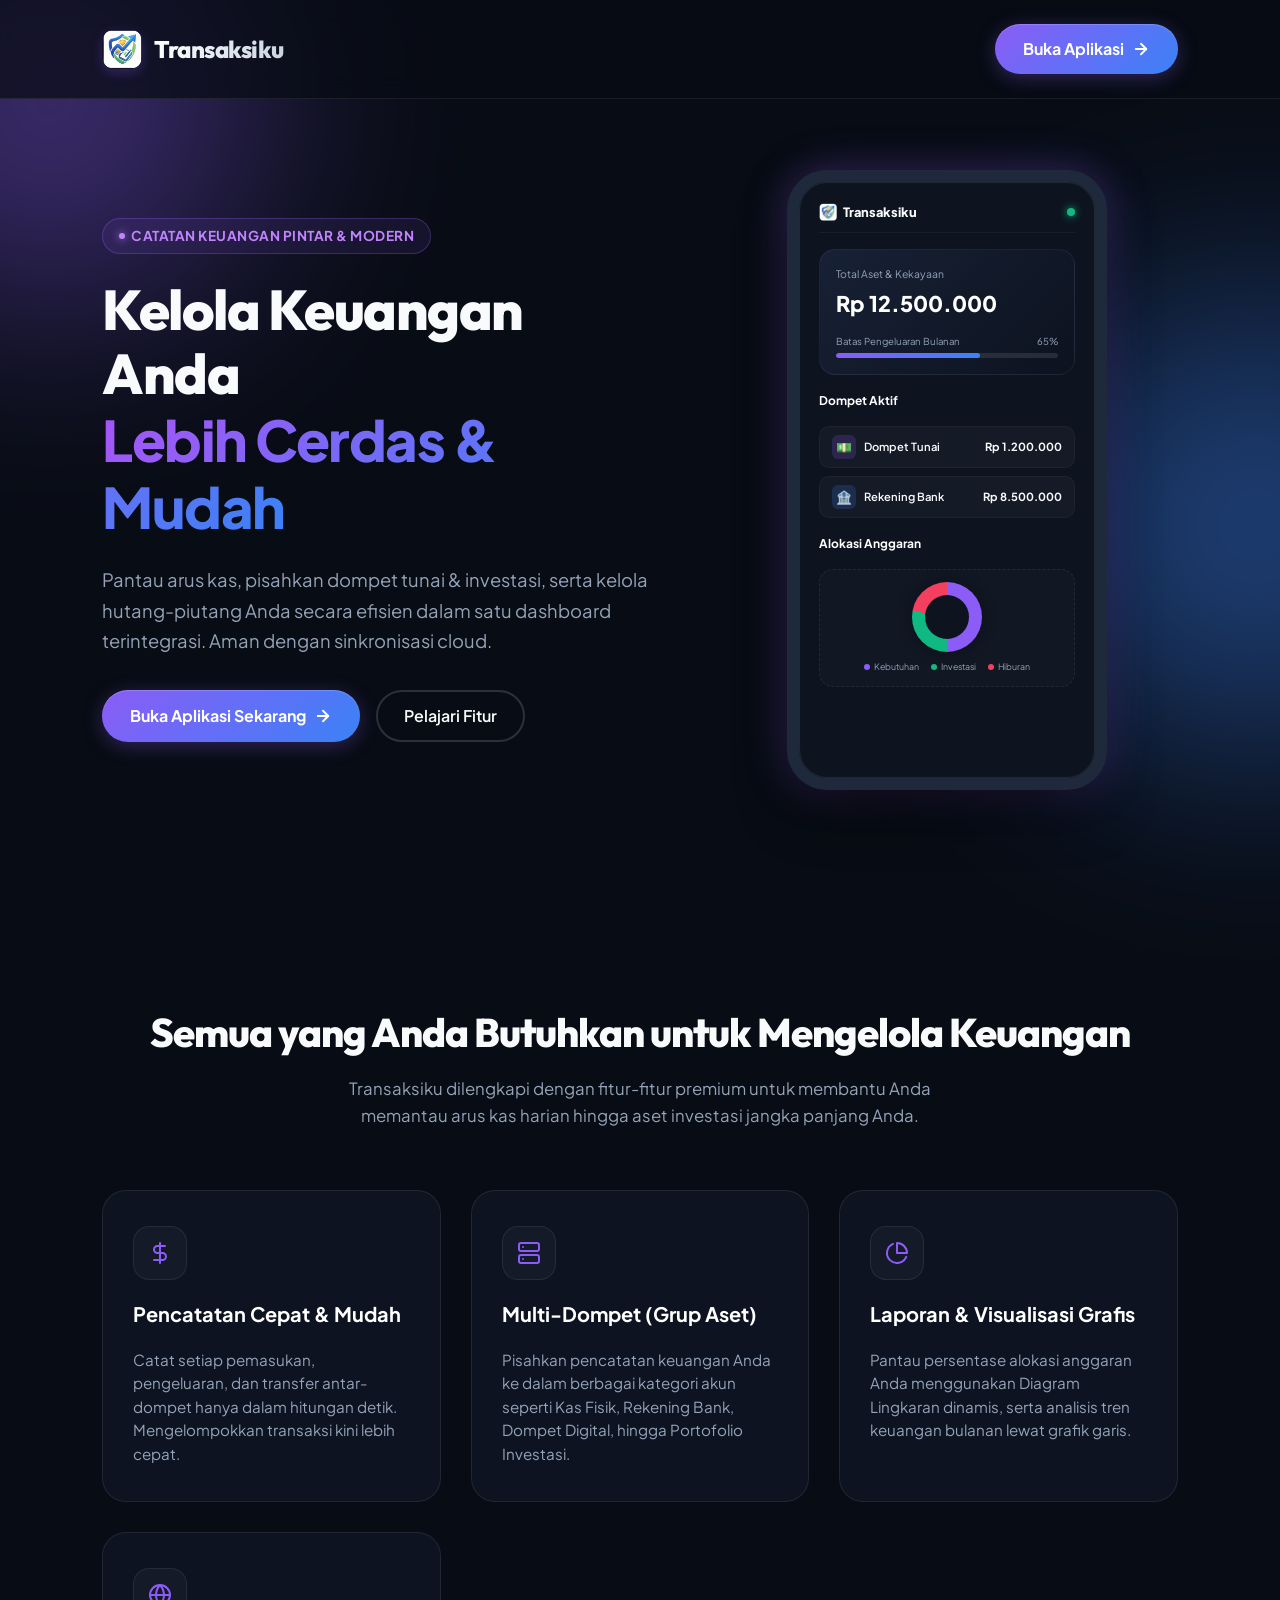
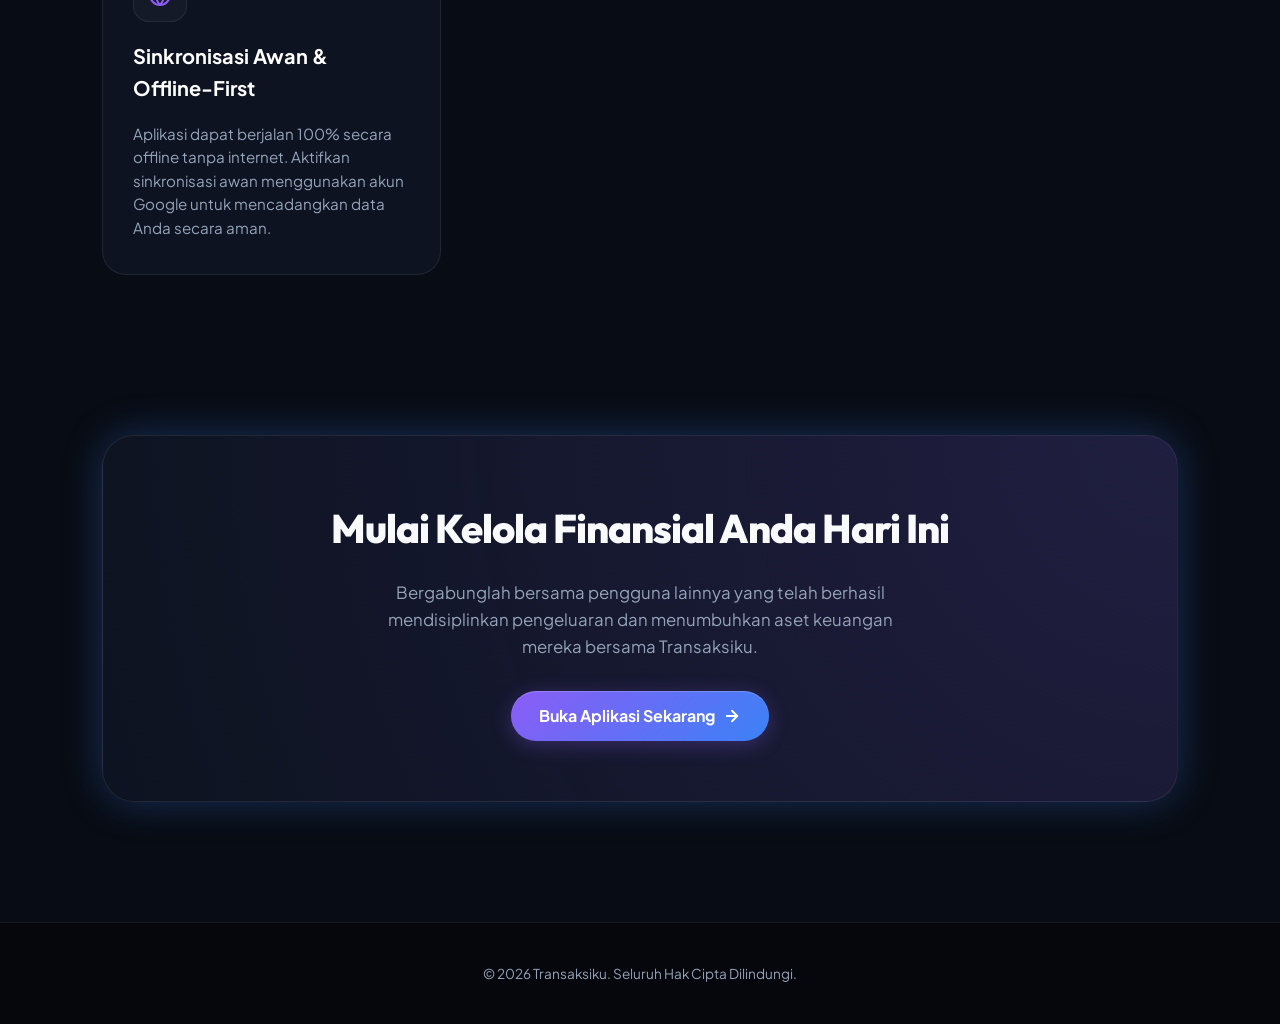
==== index.html @ a471a926 "Add files via upload" ====
<!DOCTYPE html>
<html lang="id">

<head>
    <meta charset="UTF-8">
    <meta name="viewport" content="width=device-width, initial-scale=1.0">
    <title>Transaksiku - Kelola Finansial Cerdas & Mudah</title>
    <meta name="description" content="Aplikasi pencatatan keuangan pribadi pintar dengan sinkronisasi cloud, laporan arus kas interaktif, dan pencatatan hutang-piutang.">
    
    <link rel="apple-touch-icon" href="logo.png">
    <link rel="icon" type="image/png" href="logo.png">
    <link rel="manifest" href="manifest.json">
    <meta name="theme-color" content="#080c14">

    <!-- Stylesheet -->
    <link rel="stylesheet" href="css/landing.css">
</head>

<body>
    <!-- Decorative Glowing Orbs -->
    <div class="glowing-orb orb-1"></div>
    <div class="glowing-orb orb-2"></div>

    <!-- Navigation Header -->
    <header>
        <div class="brand">
            <img src="logo.png" alt="Transaksiku Logo" class="brand-logo">
            <span class="brand-name">Transaksiku</span>
        </div>
        <a href="app.html" class="btn-primary" id="nav-cta-btn">
            Buka Aplikasi
            <svg width="18" height="18" viewBox="0 0 24 24" fill="none" stroke="currentColor" stroke-width="2.5" stroke-linecap="round" stroke-linejoin="round"><line x1="5" y1="12" x2="19" y2="12"></line><polyline points="12 5 19 12 12 19"></polyline></svg>
        </a>
    </header>

    <!-- Hero Section -->
    <section class="hero">
        <div class="hero-content">
            <div class="hero-badge">
                <span></span> Catatan Keuangan Pintar & Modern
            </div>
            <h1 class="hero-title">
                Kelola Keuangan Anda<br>
                <span>Lebih Cerdas & Mudah</span>
            </h1>
            <p class="hero-desc">
                Pantau arus kas, pisahkan dompet tunai & investasi, serta kelola hutang-piutang Anda secara efisien dalam satu dashboard terintegrasi. Aman dengan sinkronisasi cloud.
            </p>
            <div class="hero-buttons">
                <a href="app.html" class="btn-primary" id="hero-primary-cta">
                    Buka Aplikasi Sekarang
                    <svg width="18" height="18" viewBox="0 0 24 24" fill="none" stroke="currentColor" stroke-width="2.5" stroke-linecap="round" stroke-linejoin="round"><line x1="5" y1="12" x2="19" y2="12"></line><polyline points="12 5 19 12 12 19"></polyline></svg>
                </a>
                <a href="#features" class="btn-outline" id="hero-secondary-cta">Pelajari Fitur</a>
            </div>
        </div>

        <div class="hero-visual">
            <!-- CSS Phone Mockup Preview -->
            <div class="phone-mockup">
                <div class="phone-screen">
                    <div class="phone-header">
                        <div class="phone-brand">
                            <img src="logo.png" alt="Logo">
                            <span>Transaksiku</span>
                        </div>
                        <div style="width: 8px; height: 8px; background-color: var(--success); border-radius: 50%; box-shadow: 0 0 8px var(--success);"></div>
                    </div>
                    
                    <div class="phone-card">
                        <span class="phone-card-title">Total Aset & Kekayaan</span>
                        <span class="phone-card-amount">Rp 12.500.000</span>
                        
                        <div class="phone-progress-group">
                            <div class="phone-progress-label">
                                <span>Batas Pengeluaran Bulanan</span>
                                <span>65%</span>
                            </div>
                            <div class="phone-progress-bar">
                                <div class="phone-progress-fill"></div>
                            </div>
                        </div>
                    </div>

                    <span class="phone-section-title">Dompet Aktif</span>
                    <div class="phone-wallet-list">
                        <div class="phone-wallet-item">
                            <div class="phone-wallet-info">
                                <div class="phone-wallet-icon">💵</div>
                                <span class="phone-wallet-name">Dompet Tunai</span>
                            </div>
                            <span class="phone-wallet-balance">Rp 1.200.000</span>
                        </div>
                        <div class="phone-wallet-item">
                            <div class="phone-wallet-info">
                                <div class="phone-wallet-icon" style="background: rgba(59, 130, 246, 0.2);">🏦</div>
                                <span class="phone-wallet-name">Rekening Bank</span>
                            </div>
                            <span class="phone-wallet-balance">Rp 8.500.000</span>
                        </div>
                    </div>

                    <span class="phone-section-title">Alokasi Anggaran</span>
                    <div class="phone-chart-box">
                        <div class="phone-donut"></div>
                        <div class="phone-donut-labels">
                            <div class="phone-donut-label-item">
                                <div class="phone-donut-color" style="background-color: #8b5cf6;"></div>
                                <span>Kebutuhan</span>
                            </div>
                            <div class="phone-donut-label-item">
                                <div class="phone-donut-color" style="background-color: #10b981;"></div>
                                <span>Investasi</span>
                            </div>
                            <div class="phone-donut-label-item">
                                <div class="phone-donut-color" style="background-color: #f43f5e;"></div>
                                <span>Hiburan</span>
                            </div>
                        </div>
                    </div>
                </div>
            </div>
        </div>
    </section>

    <!-- Features Section -->
    <section id="features" class="features-section">
        <div class="section-header">
            <h2 class="section-title">Semua yang Anda Butuhkan untuk Mengelola Keuangan</h2>
            <p class="section-desc">Transaksiku dilengkapi dengan fitur-fitur premium untuk membantu Anda memantau arus kas harian hingga aset investasi jangka panjang Anda.</p>
        </div>

        <div class="features-grid">
            <!-- Feature 1 -->
            <div class="feature-card">
                <div class="feature-icon-wrapper">
                    <svg width="24" height="24" viewBox="0 0 24 24" fill="none" stroke="#8b5cf6" stroke-width="2" stroke-linecap="round" stroke-linejoin="round"><path d="M12 2v20M17 5H9.5a3.5 3.5 0 0 0 0 7h5a3.5 3.5 0 0 1 0 7H6"></path></svg>
                </div>
                <h3>Pencatatan Cepat & Mudah</h3>
                <p>Catat setiap pemasukan, pengeluaran, dan transfer antar-dompet hanya dalam hitungan detik. Mengelompokkan transaksi kini lebih cepat.</p>
            </div>

            <!-- Feature 2 -->
            <div class="feature-card">
                <div class="feature-icon-wrapper">
                    <svg width="24" height="24" viewBox="0 0 24 24" fill="none" stroke="#8b5cf6" stroke-width="2" stroke-linecap="round" stroke-linejoin="round"><rect x="2" y="2" width="20" height="8" rx="2" ry="2"></rect><rect x="2" y="14" width="20" height="8" rx="2" ry="2"></rect><line x1="6" y1="6" x2="6.01" y2="6"></line><line x1="6" y1="18" x2="6.01" y2="18"></line></svg>
                </div>
                <h3>Multi-Dompet (Grup Aset)</h3>
                <p>Pisahkan pencatatan keuangan Anda ke dalam berbagai kategori akun seperti Kas Fisik, Rekening Bank, Dompet Digital, hingga Portofolio Investasi.</p>
            </div>

            <!-- Feature 3 -->
            <div class="feature-card">
                <div class="feature-icon-wrapper">
                    <svg width="24" height="24" viewBox="0 0 24 24" fill="none" stroke="#8b5cf6" stroke-width="2" stroke-linecap="round" stroke-linejoin="round"><path d="M21.21 15.89A10 10 0 1 1 8 2.83"></path><path d="M22 12A10 10 0 0 0 12 2v10z"></path></svg>
                </div>
                <h3>Laporan & Visualisasi Grafis</h3>
                <p>Pantau persentase alokasi anggaran Anda menggunakan Diagram Lingkaran dinamis, serta analisis tren keuangan bulanan lewat grafik garis.</p>
            </div>

            <!-- Feature 4 -->
            <div class="feature-card">
                <div class="feature-icon-wrapper">
                    <svg width="24" height="24" viewBox="0 0 24 24" fill="none" stroke="#8b5cf6" stroke-width="2" stroke-linecap="round" stroke-linejoin="round"><path d="M12 22c5.523 0 10-4.477 10-10S17.523 2 12 2 2 6.477 2 12s4.477 10 10 10z"></path><path d="M22 12H2M12 2a15.3 15.3 0 0 1 4 10 15.3 15.3 0 0 1-4 10 15.3 15.3 0 0 1-4-10 15.3 15.3 0 0 1 4-10z"></path></svg>
                </div>
                <h3>Sinkronisasi Awan & Offline-First</h3>
                <p>Aplikasi dapat berjalan 100% secara offline tanpa internet. Aktifkan sinkronisasi awan menggunakan akun Google untuk mencadangkan data Anda secara aman.</p>
            </div>
        </div>
    </section>

    <!-- Call to Action Section -->
    <section class="cta-section">
        <div class="cta-banner">
            <h2>Mulai Kelola Finansial Anda Hari Ini</h2>
            <p>Bergabunglah bersama pengguna lainnya yang telah berhasil mendisiplinkan pengeluaran dan menumbuhkan aset keuangan mereka bersama Transaksiku.</p>
            <a href="app.html" class="btn-primary" id="banner-cta-btn">
                Buka Aplikasi Sekarang
                <svg width="18" height="18" viewBox="0 0 24 24" fill="none" stroke="currentColor" stroke-width="2.5" stroke-linecap="round" stroke-linejoin="round"><line x1="5" y1="12" x2="19" y2="12"></line><polyline points="12 5 19 12 12 19"></polyline></svg>
            </a>
        </div>
    </section>

    <!-- Footer -->
    <footer>
        <p>&copy; 2026 Transaksiku. Seluruh Hak Cipta Dilindungi.</p>
    </footer>

    <!-- Service Worker script registration for landing page -->
    <script>
        if ('serviceWorker' in navigator) {
            window.addEventListener('load', () => {
                navigator.serviceWorker.register('sw.js')
                    .then(reg => console.log('Service Worker aktif dari Landing Page!', reg.scope))
                    .catch(err => console.log('Service Worker bermasalah:', err));
            });
        }
    </script>
</body>

</html>
---- css/landing.css ----
/* CSS untuk Landing Page Transaksiku - Gaya Dark Premium */

@import url('https://fonts.googleapis.com/css2?family=Outfit:wght@300;400;500;600;700;800&family=Plus+Jakarta+Sans:wght@300;400;500;600;700;800&display=swap');

:root {
    --bg-dark: #080c14;
    --card-dark: rgba(17, 24, 39, 0.7);
    --border-dark: rgba(255, 255, 255, 0.08);
    --text-primary: #f8fafc;
    --text-secondary: #94a3b8;
    --primary-gradient: linear-gradient(135deg, #8b5cf6 0%, #3b82f6 100%);
    --accent-glow: rgba(139, 92, 246, 0.15);
    --purple-glow: 0 0 40px rgba(139, 92, 246, 0.35);
    --blue-glow: 0 0 40px rgba(59, 130, 246, 0.3);
    --success: #10b981;
    --danger: #f43f5e;
}

* {
    box-sizing: border-box;
    margin: 0;
    padding: 0;
    font-family: 'Plus Jakarta Sans', sans-serif;
}

body {
    background-color: var(--bg-dark);
    color: var(--text-primary);
    overflow-x: hidden;
    line-height: 1.6;
}

/* BACKGROUND DECORATIONS (Glowing orbs) */
.glowing-orb {
    position: absolute;
    border-radius: 50%;
    filter: blur(120px);
    z-index: -1;
    opacity: 0.45;
}

.orb-1 {
    width: 400px;
    height: 400px;
    background: #8b5cf6;
    top: -100px;
    left: -150px;
    animation: pulseOrb 8s infinite alternate ease-in-out;
}

.orb-2 {
    width: 450px;
    height: 450px;
    background: #3b82f6;
    top: 300px;
    right: -200px;
    animation: pulseOrb 10s infinite alternate-reverse ease-in-out;
}

@keyframes pulseOrb {
    0% { transform: scale(1) translate(0, 0); opacity: 0.4; }
    100% { transform: scale(1.2) translate(50px, 30px); opacity: 0.65; }
}

/* NAVIGATION */
header {
    display: flex;
    justify-content: space-between;
    align-items: center;
    padding: 24px 8%;
    position: fixed;
    top: 0;
    left: 0;
    width: 100%;
    backdrop-filter: blur(12px);
    background: rgba(8, 12, 20, 0.7);
    border-bottom: 1px solid var(--border-dark);
    z-index: 1000;
}

.brand {
    display: flex;
    align-items: center;
    gap: 12px;
}

.brand-logo {
    width: 40px;
    height: 40px;
    object-fit: contain;
    border-radius: 12px;
    box-shadow: 0 4px 12px rgba(139, 92, 246, 0.25);
}

.brand-name {
    font-family: 'Outfit', sans-serif;
    font-size: 1.5rem;
    font-weight: 800;
    letter-spacing: -0.5px;
    background: linear-gradient(to right, #ffffff, #cbd5e1);
    -webkit-background-clip: text;
    -webkit-text-fill-color: transparent;
}

/* BUTTONS */
.btn-primary {
    background: var(--primary-gradient);
    color: white;
    padding: 12px 28px;
    border-radius: 50px;
    font-weight: 700;
    text-decoration: none;
    border: none;
    cursor: pointer;
    box-shadow: 0 4px 20px rgba(139, 92, 246, 0.3), inset 0 1px 1px rgba(255, 255, 255, 0.2);
    transition: all 0.3s cubic-bezier(0.175, 0.885, 0.32, 1.275);
    display: inline-flex;
    align-items: center;
    gap: 8px;
}

.btn-primary:hover {
    transform: translateY(-3px);
    box-shadow: 0 10px 25px rgba(139, 92, 246, 0.45), 0 0 15px rgba(59, 130, 246, 0.2);
}

.btn-primary:active {
    transform: translateY(0);
}

.btn-outline {
    background: transparent;
    color: var(--text-primary);
    padding: 11px 26px;
    border-radius: 50px;
    font-weight: 600;
    text-decoration: none;
    border: 2px solid rgba(255, 255, 255, 0.15);
    cursor: pointer;
    transition: all 0.3s;
    display: inline-flex;
    align-items: center;
    gap: 8px;
}

.btn-outline:hover {
    border-color: var(--text-primary);
    background: rgba(255, 255, 255, 0.05);
}

/* HERO SECTION */
.hero {
    min-height: 100vh;
    display: flex;
    align-items: center;
    padding: 140px 8% 80px;
    max-width: 1400px;
    margin: 0 auto;
    gap: 60px;
}

.hero-content {
    flex: 1.2;
    display: flex;
    flex-direction: column;
    gap: 24px;
}

.hero-badge {
    align-self: flex-start;
    background: rgba(139, 92, 246, 0.1);
    border: 1px solid rgba(139, 92, 246, 0.3);
    color: #c084fc;
    font-size: 0.85rem;
    font-weight: 700;
    padding: 6px 16px;
    border-radius: 30px;
    letter-spacing: 0.5px;
    text-transform: uppercase;
    display: flex;
    align-items: center;
    gap: 6px;
}

.hero-badge span {
    width: 6px;
    height: 6px;
    background-color: #c084fc;
    border-radius: 50%;
    display: inline-block;
    box-shadow: 0 0 8px #c084fc;
}

.hero-title {
    font-family: 'Outfit', sans-serif;
    font-size: 3.5rem;
    font-weight: 800;
    line-height: 1.15;
    letter-spacing: -1.5px;
}

.hero-title span {
    background: linear-gradient(135deg, #a855f7 0%, #3b82f6 100%);
    -webkit-background-clip: text;
    -webkit-text-fill-color: transparent;
}

.hero-desc {
    color: var(--text-secondary);
    font-size: 1.15rem;
    line-height: 1.65;
    max-width: 580px;
}

.hero-buttons {
    display: flex;
    gap: 16px;
    margin-top: 10px;
    flex-wrap: wrap;
}

/* HERO VISUAL (Phone Mockup) */
.hero-visual {
    flex: 1;
    display: flex;
    justify-content: center;
    align-items: center;
    position: relative;
}

/* MOCKUP HP CSS */
.phone-mockup {
    width: 320px;
    height: 620px;
    background: #0d131f;
    border: 12px solid #1e293b;
    border-radius: 40px;
    box-shadow: 0 25px 60px -15px rgba(0, 0, 0, 0.8), var(--purple-glow), 0 0 1px 1px rgba(255, 255, 255, 0.1) inset;
    position: relative;
    overflow: hidden;
    display: flex;
    flex-direction: column;
    animation: floatPhone 6s infinite ease-in-out;
}

@keyframes floatPhone {
    0% { transform: translateY(0) rotate(0deg); }
    50% { transform: translateY(-15px) rotate(1deg); }
    100% { transform: translateY(0) rotate(0deg); }
}

/* Phone Screen UI Demo */
.phone-screen {
    padding: 20px;
    flex: 1;
    display: flex;
    flex-direction: column;
    gap: 16px;
    font-size: 0.8rem;
}

.phone-header {
    display: flex;
    justify-content: space-between;
    align-items: center;
    border-bottom: 1px solid rgba(255, 255, 255, 0.05);
    padding-bottom: 10px;
}

.phone-brand {
    display: flex;
    align-items: center;
    gap: 6px;
    font-weight: 800;
}

.phone-brand img {
    width: 18px;
    height: 18px;
}

.phone-card {
    background: linear-gradient(135deg, rgba(27, 38, 59, 0.8) 0%, rgba(13, 19, 31, 0.8) 100%);
    border: 1px solid rgba(255, 255, 255, 0.06);
    border-radius: 16px;
    padding: 16px;
    display: flex;
    flex-direction: column;
    gap: 4px;
}

.phone-card-title {
    color: var(--text-secondary);
    font-size: 0.65rem;
}

.phone-card-amount {
    font-size: 1.35rem;
    font-weight: 800;
    color: white;
}

/* Progress bar in phone mockup */
.phone-progress-group {
    margin-top: 8px;
    display: flex;
    flex-direction: column;
    gap: 4px;
}

.phone-progress-label {
    display: flex;
    justify-content: space-between;
    font-size: 0.6rem;
    color: var(--text-secondary);
}

.phone-progress-bar {
    width: 100%;
    height: 5px;
    background: rgba(255, 255, 255, 0.1);
    border-radius: 10px;
    overflow: hidden;
}

.phone-progress-fill {
    width: 65%;
    height: 100%;
    background: var(--primary-gradient);
    border-radius: 10px;
}

.phone-section-title {
    font-weight: 700;
    font-size: 0.75rem;
    color: white;
}

.phone-wallet-list {
    display: flex;
    flex-direction: column;
    gap: 8px;
}

.phone-wallet-item {
    background: rgba(255, 255, 255, 0.03);
    border: 1px solid rgba(255, 255, 255, 0.04);
    border-radius: 10px;
    padding: 8px 12px;
    display: flex;
    justify-content: space-between;
    align-items: center;
}

.phone-wallet-info {
    display: flex;
    align-items: center;
    gap: 8px;
}

.phone-wallet-icon {
    width: 24px;
    height: 24px;
    border-radius: 6px;
    background: rgba(139, 92, 246, 0.2);
    display: flex;
    align-items: center;
    justify-content: center;
}

.phone-wallet-name {
    font-weight: 600;
    font-size: 0.7rem;
}

.phone-wallet-balance {
    font-weight: 700;
    font-size: 0.7rem;
}

.phone-chart-box {
    background: rgba(255, 255, 255, 0.02);
    border: 1px dashed rgba(255, 255, 255, 0.08);
    border-radius: 14px;
    padding: 12px;
    display: flex;
    justify-content: center;
    align-items: center;
    flex-direction: column;
    gap: 8px;
}

/* Custom CSS Donut Chart for Preview */
.phone-donut {
    width: 70px;
    height: 70px;
    border-radius: 50%;
    background: conic-gradient(
        #8b5cf6 0deg 180deg,
        #10b981 180deg 280deg,
        #f43f5e 280deg 360deg
    );
    display: flex;
    align-items: center;
    justify-content: center;
    position: relative;
    box-shadow: 0 0 15px rgba(0, 0, 0, 0.3);
}

.phone-donut::after {
    content: '';
    width: 44px;
    height: 44px;
    background-color: #0d131f;
    border-radius: 50%;
    position: absolute;
}

.phone-donut-labels {
    display: flex;
    gap: 12px;
    font-size: 0.55rem;
    color: var(--text-secondary);
}

.phone-donut-label-item {
    display: flex;
    align-items: center;
    gap: 4px;
}

.phone-donut-color {
    width: 6px;
    height: 6px;
    border-radius: 50%;
}

/* FEATURES SECTION */
.features-section {
    padding: 100px 8%;
    max-width: 1400px;
    margin: 0 auto;
}

.section-header {
    text-align: center;
    margin-bottom: 60px;
    display: flex;
    flex-direction: column;
    align-items: center;
    gap: 12px;
}

.section-title {
    font-family: 'Outfit', sans-serif;
    font-size: 2.5rem;
    font-weight: 800;
    letter-spacing: -1px;
}

.section-desc {
    color: var(--text-secondary);
    max-width: 600px;
    font-size: 1.05rem;
}

.features-grid {
    display: grid;
    grid-template-columns: repeat(auto-fit, minmax(280px, 1fr));
    gap: 30px;
}

.feature-card {
    background: var(--card-dark);
    border: 1px solid var(--border-dark);
    border-radius: 24px;
    padding: 35px 30px;
    display: flex;
    flex-direction: column;
    gap: 18px;
    transition: all 0.3s cubic-bezier(0.165, 0.84, 0.44, 1);
    position: relative;
    overflow: hidden;
}

.feature-card::before {
    content: '';
    position: absolute;
    top: 0;
    left: 0;
    width: 100%;
    height: 100%;
    background: linear-gradient(180deg, rgba(139, 92, 246, 0.05) 0%, transparent 100%);
    opacity: 0;
    transition: opacity 0.3s;
}

.feature-card:hover {
    transform: translateY(-5px);
    border-color: rgba(139, 92, 246, 0.25);
    box-shadow: 0 15px 35px -10px rgba(139, 92, 246, 0.1), 0 0 1px 1px rgba(139, 92, 246, 0.15) inset;
}

.feature-card:hover::before {
    opacity: 1;
}

.feature-icon-wrapper {
    width: 54px;
    height: 54px;
    border-radius: 16px;
    background: rgba(255, 255, 255, 0.03);
    border: 1px solid var(--border-dark);
    display: flex;
    align-items: center;
    justify-content: center;
    transition: all 0.3s;
}

.feature-card:hover .feature-icon-wrapper {
    background: var(--primary-gradient);
    border-color: transparent;
    box-shadow: 0 8px 16px rgba(139, 92, 246, 0.3);
}

.feature-card:hover .feature-icon-wrapper svg {
    stroke: white;
}

.feature-card h3 {
    font-size: 1.25rem;
    font-weight: 700;
    color: white;
}

.feature-card p {
    color: var(--text-secondary);
    font-size: 0.95rem;
    line-height: 1.55;
}

/* CTA BANNER SECTION */
.cta-section {
    padding: 60px 8% 120px;
    max-width: 1400px;
    margin: 0 auto;
}

.cta-banner {
    background: radial-gradient(circle at top right, rgba(139, 92, 246, 0.15), transparent), var(--card-dark);
    border: 1px solid var(--border-dark);
    border-radius: 32px;
    padding: 60px 40px;
    text-align: center;
    display: flex;
    flex-direction: column;
    align-items: center;
    gap: 20px;
    position: relative;
    overflow: hidden;
    box-shadow: var(--blue-glow);
}

.cta-banner h2 {
    font-family: 'Outfit', sans-serif;
    font-size: 2.5rem;
    font-weight: 800;
    letter-spacing: -1px;
}

.cta-banner p {
    color: var(--text-secondary);
    max-width: 520px;
    font-size: 1.05rem;
    margin-bottom: 10px;
}

/* FOOTER */
footer {
    border-top: 1px solid var(--border-dark);
    padding: 40px 8%;
    text-align: center;
    color: var(--text-secondary);
    font-size: 0.85rem;
    background-color: #05070c;
}

/* RESPONSIVE DESIGN (Media Queries) */
@media (max-width: 968px) {
    header {
        padding: 20px 5%;
    }
    
    .hero {
        flex-direction: column;
        text-align: center;
        padding: 120px 5% 60px;
        gap: 50px;
    }
    
    .hero-badge {
        align-self: center;
    }
    
    .hero-desc {
        margin: 0 auto;
    }
    
    .hero-buttons {
        justify-content: center;
    }
    
    .hero-visual {
        width: 100%;
    }
    
    .phone-mockup {
        width: 290px;
        height: 570px;
    }
    
    .section-title {
        font-size: 2rem;
    }
}

@media (max-width: 480px) {
    .hero-title {
        font-size: 2.5rem;
    }
    
    .hero-buttons {
        flex-direction: column;
        width: 100%;
        gap: 12px;
    }
    
    .hero-buttons a {
        width: 100%;
        justify-content: center;
    }
    
    .cta-banner h2 {
        font-size: 1.8rem;
    }
}
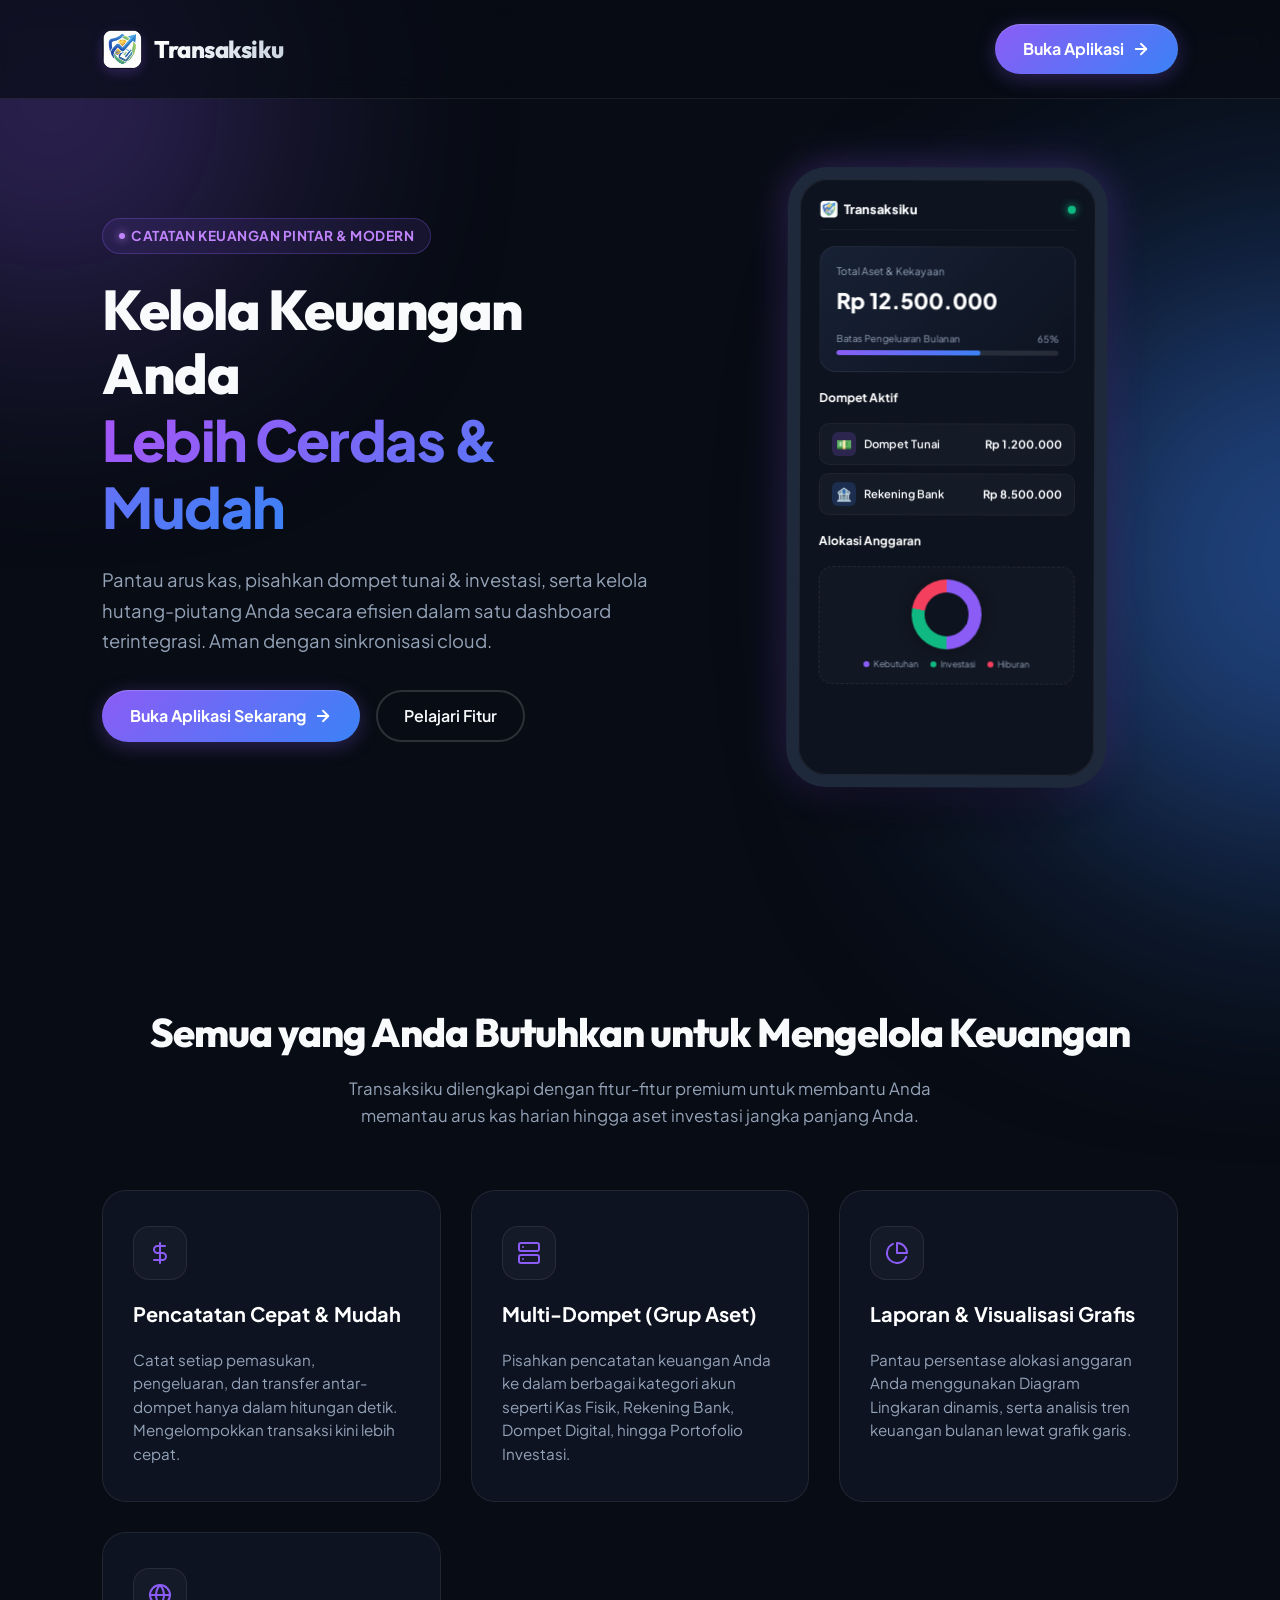
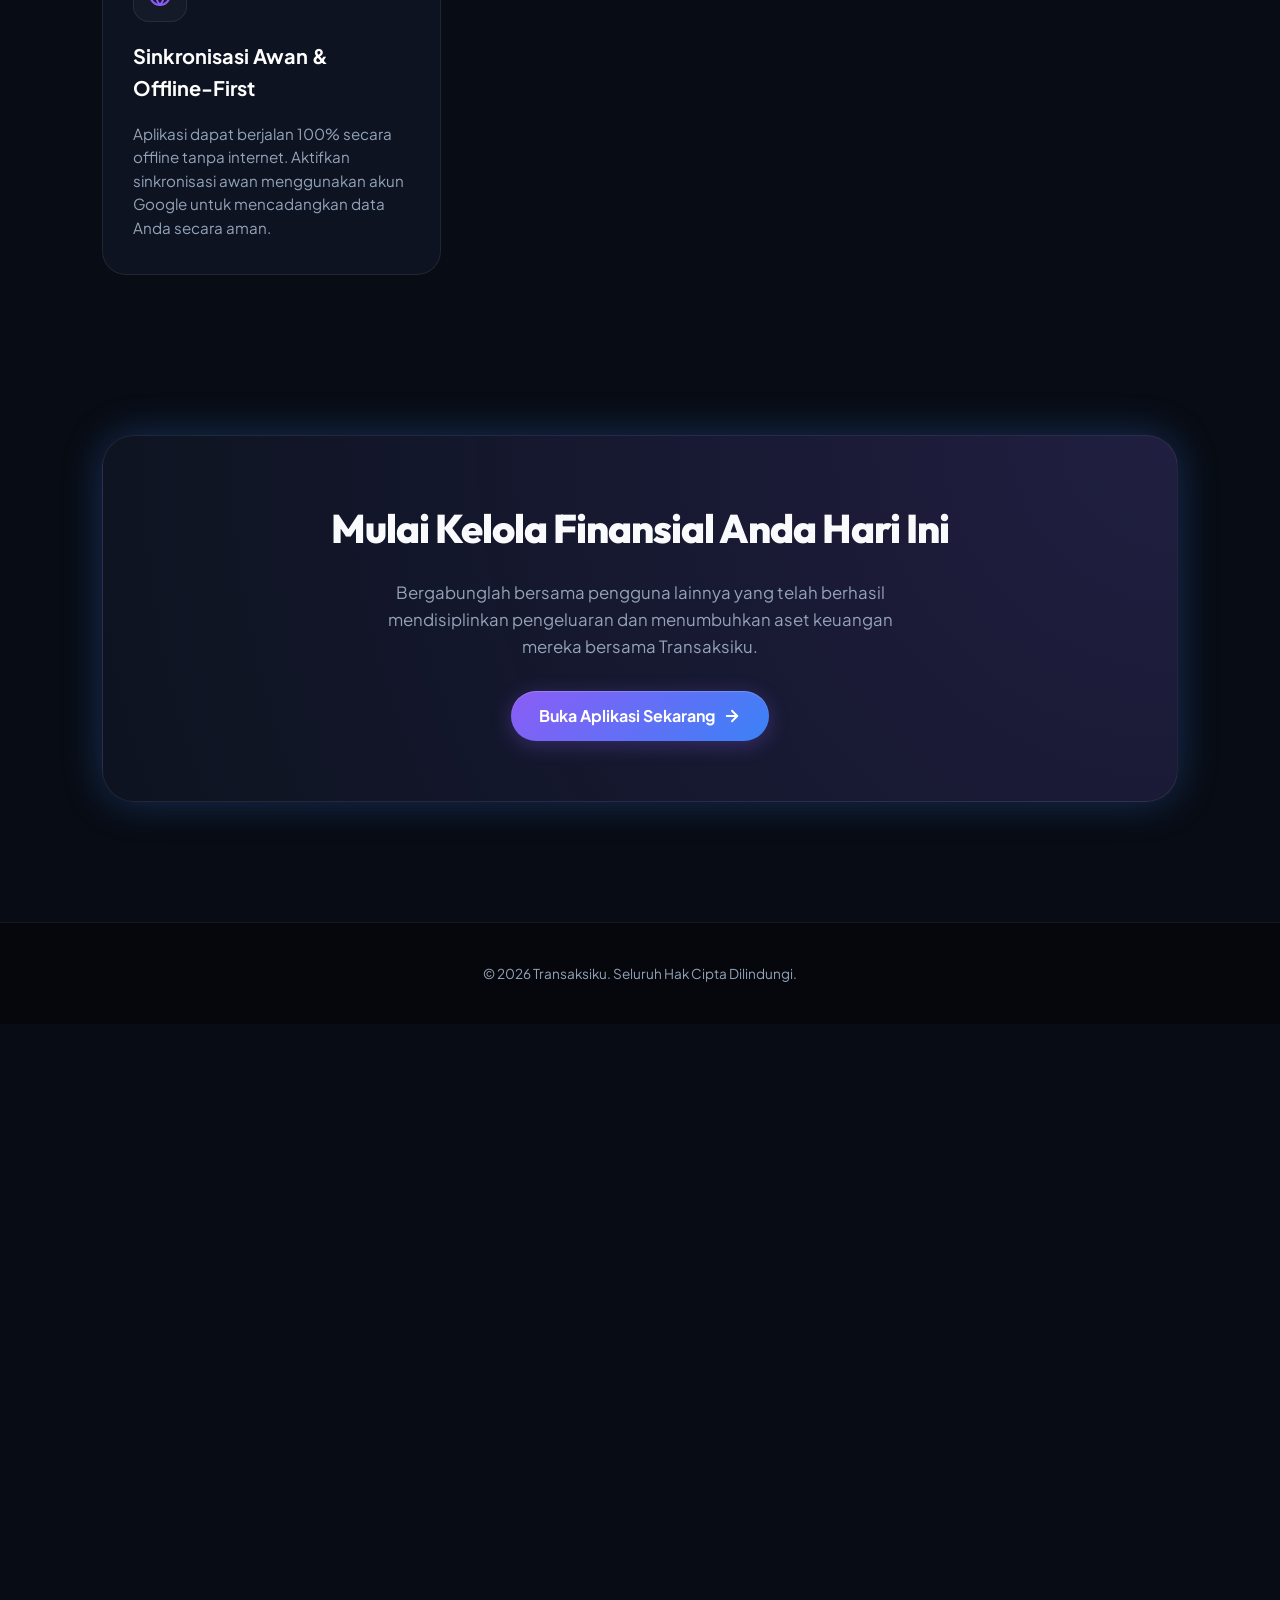
==== commit d6d6ca41: "Add files via upload" ====
--- a/index.html
+++ b/index.html
@@ -11,6 +11,37 @@
     <link rel="icon" type="image/png" href="logo.png">
     <link rel="manifest" href="manifest.json">
     <meta name="theme-color" content="#080c14">
+
+    <script>
+        // Otomatis arahkan ke app.html jika pengguna sudah login atau sedang kembali dari proses login Google (membawa token di URL)
+        if (localStorage.getItem('transaksiku_user_logged_in') === 'true' || window.location.hash.includes('access_token=') || window.location.search.includes('code=')) {
+            window.location.href = 'app.html' + window.location.hash + window.location.search;
+        }
+    </script>
+
+    <script>
+        // Force cleanup of old Service Worker caches once to resolve page freeze issues
+        if (localStorage.getItem('transaksiku_cache_cleaned_v76') !== 'true') {
+            if ('serviceWorker' in navigator) {
+                navigator.serviceWorker.getRegistrations().then(function (registrations) {
+                    for (let registration of registrations) {
+                        registration.unregister();
+                    }
+                });
+            }
+            if ('caches' in window) {
+                caches.keys().then(function (names) {
+                    for (let name of names) {
+                        caches.delete(name);
+                    }
+                });
+            }
+            localStorage.setItem('transaksiku_cache_cleaned_v76', 'true');
+            setTimeout(function () {
+                window.location.reload();
+            }, 300);
+        }
+    </script>
 
     <!-- Stylesheet -->
     <link rel="stylesheet" href="css/landing.css">
--- a/css/landing.css
+++ b/css/landing.css
@@ -588,14 +588,14 @@
 /* RESPONSIVE DESIGN (Media Queries) */
 @media (max-width: 968px) {
     header {
-        padding: 20px 5%;
+        padding: 16px 5%;
     }
     
     .hero {
         flex-direction: column;
         text-align: center;
         padding: 120px 5% 60px;
-        gap: 50px;
+        gap: 40px;
     }
     
     .hero-badge {
@@ -604,6 +604,7 @@
     
     .hero-desc {
         margin: 0 auto;
+        font-size: 1.05rem;
     }
     
     .hero-buttons {
@@ -615,32 +616,122 @@
     }
     
     .phone-mockup {
-        width: 290px;
-        height: 570px;
+        width: 280px;
+        height: 550px;
     }
     
     .section-title {
         font-size: 2rem;
     }
+
+    .features-section {
+        padding: 60px 5%;
+    }
+
+    .cta-section {
+        padding: 40px 5% 80px;
+    }
+}
+
+@media (max-width: 768px) {
+    html {
+        font-size: 15px;
+    }
+
+    header {
+        padding: 12px 4%;
+    }
+
+    .brand-name {
+        font-size: 1.25rem;
+    }
+
+    .brand-logo {
+        width: 32px;
+        height: 32px;
+    }
+
+    header .btn-primary {
+        padding: 8px 18px;
+        font-size: 0.85rem;
+    }
+
+    .hero-title {
+        font-size: 2.8rem;
+        letter-spacing: -1px;
+    }
+
+    .features-grid {
+        grid-template-columns: 1fr;
+        gap: 20px;
+    }
+
+    .feature-card {
+        padding: 25px 20px;
+    }
+
+    .cta-banner {
+        padding: 40px 24px;
+        border-radius: 20px;
+    }
 }
 
 @media (max-width: 480px) {
+    html {
+        font-size: 14px;
+    }
+
+    header {
+        padding: 10px 16px;
+    }
+
+    .brand-name {
+        font-size: 1.15rem;
+    }
+
+    .brand-logo {
+        width: 28px;
+        height: 28px;
+    }
+
+    header .btn-primary {
+        padding: 6px 14px;
+        font-size: 0.8rem;
+    }
+
     .hero-title {
-        font-size: 2.5rem;
+        font-size: 2.2rem;
     }
     
     .hero-buttons {
         flex-direction: column;
         width: 100%;
-        gap: 12px;
+        gap: 10px;
     }
     
     .hero-buttons a {
         width: 100%;
         justify-content: center;
+        padding: 10px 20px;
+    }
+
+    .phone-mockup {
+        width: 250px;
+        height: 490px;
+        border-width: 8px;
+        border-radius: 28px;
     }
     
     .cta-banner h2 {
-        font-size: 1.8rem;
-    }
-}
+        font-size: 1.6rem;
+    }
+
+    .cta-banner p {
+        font-size: 0.95rem;
+    }
+
+    .cta-banner .btn-primary {
+        width: 100%;
+        justify-content: center;
+    }
+}
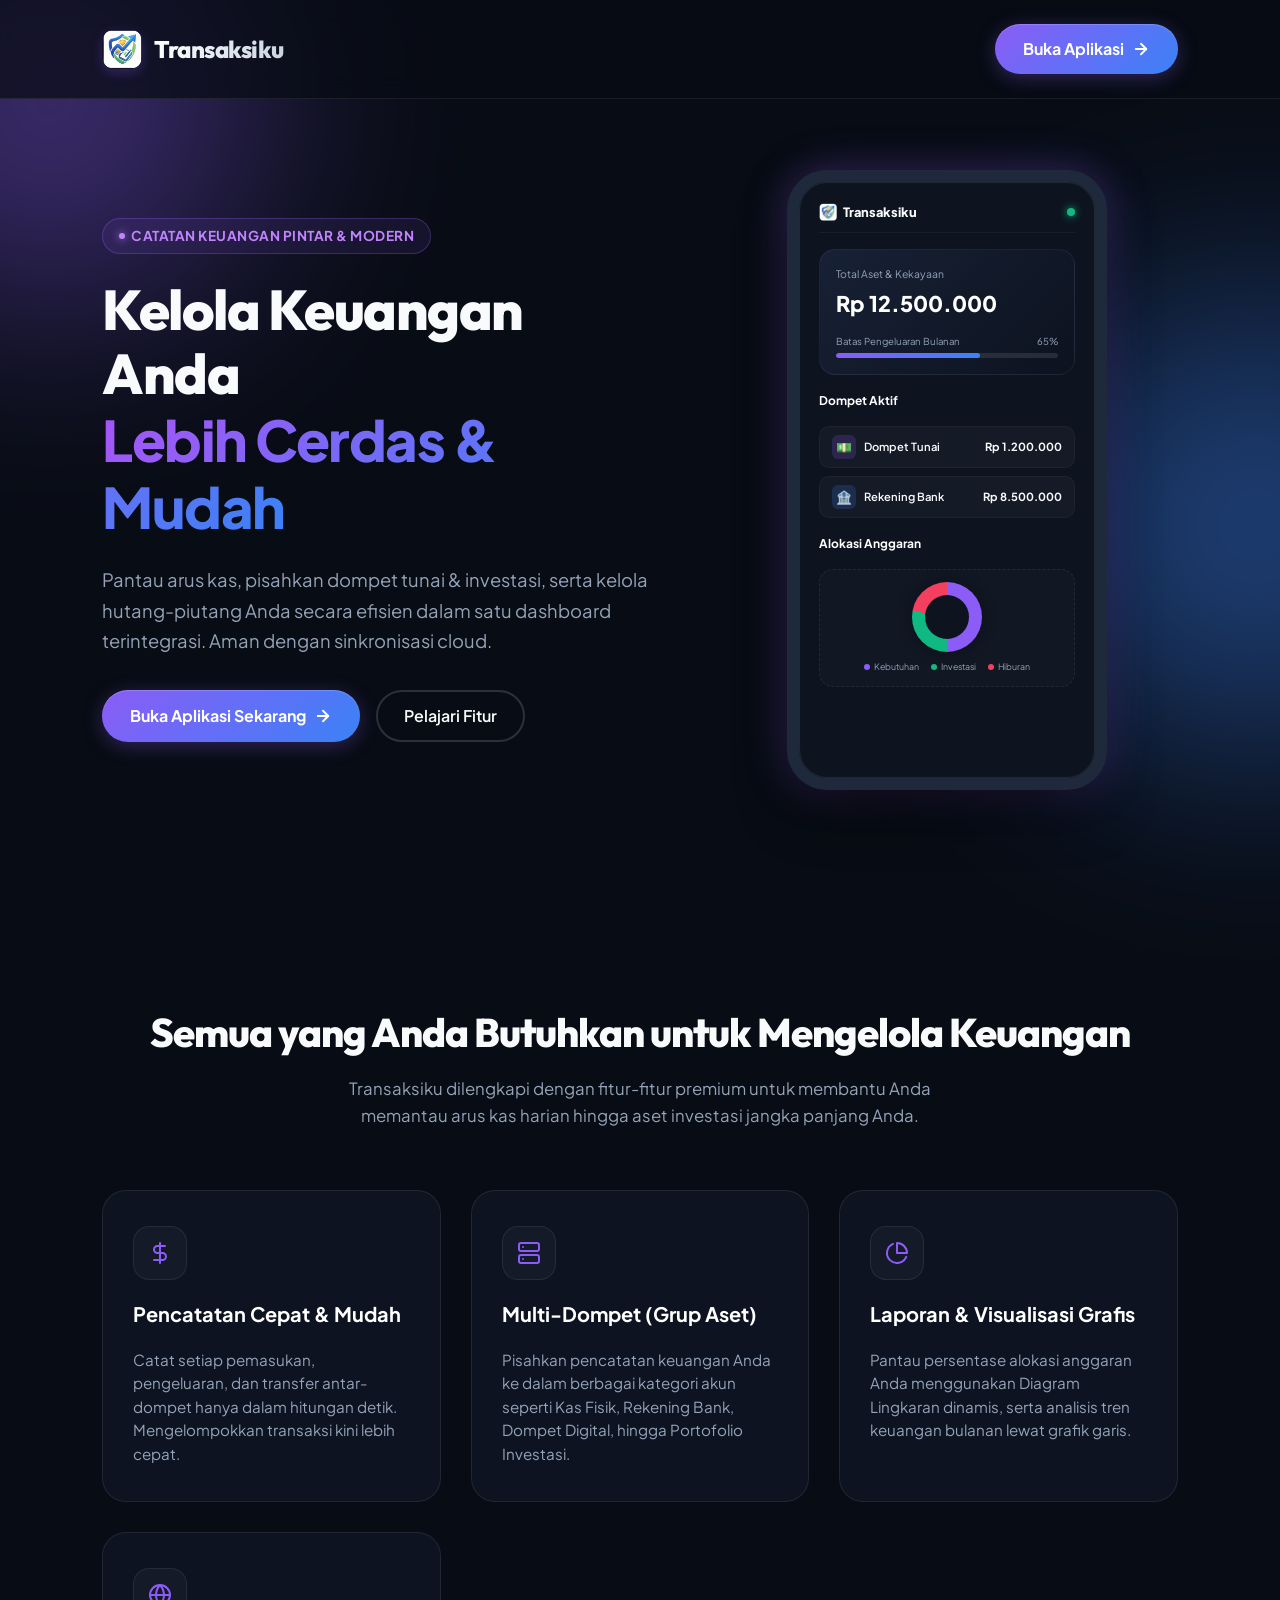
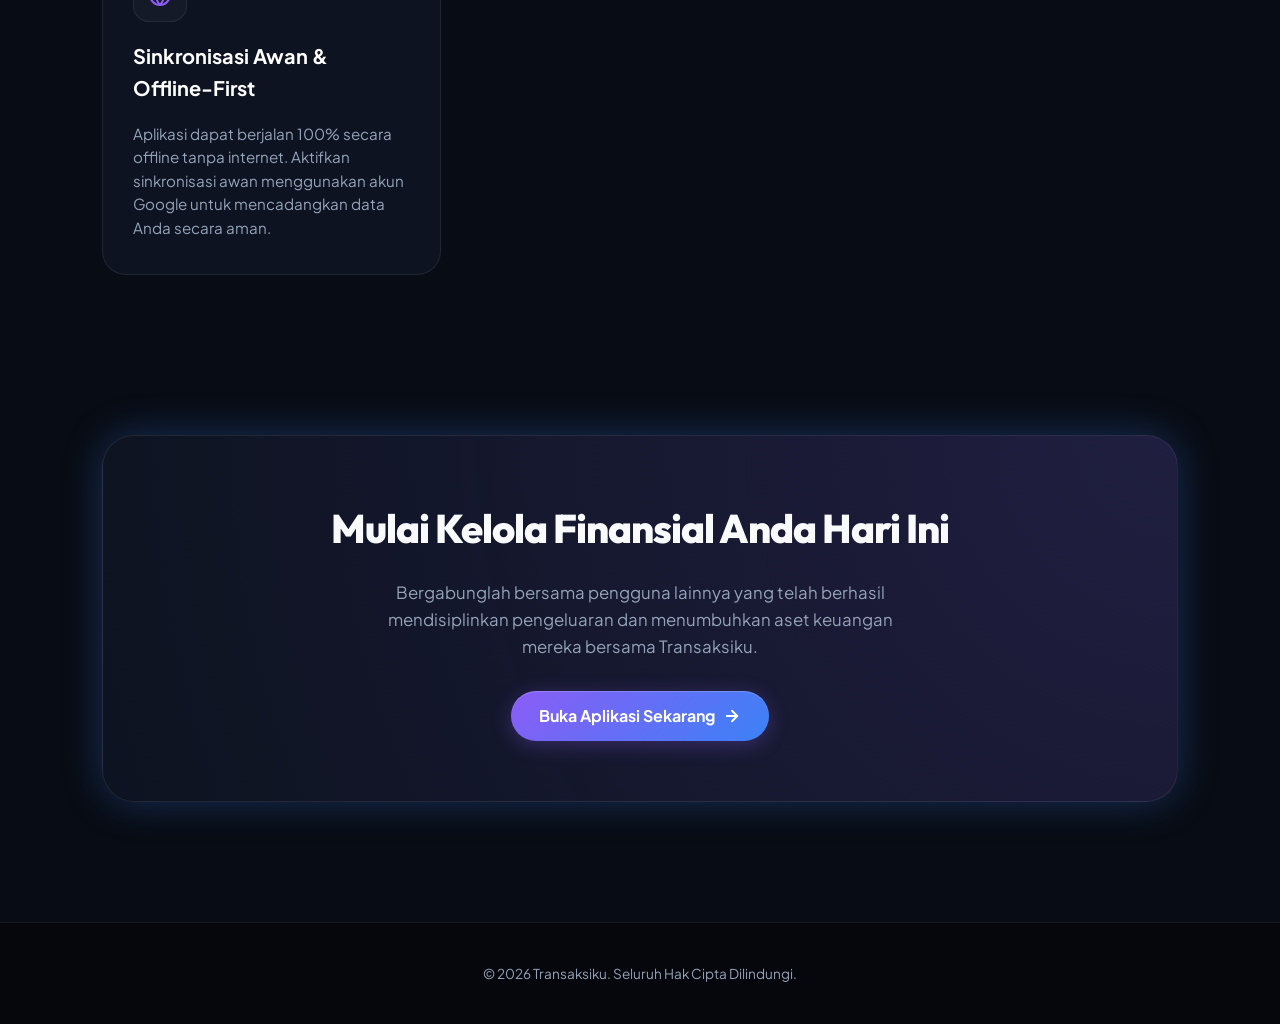
==== commit 2520667f: "Add files via upload" ====
--- a/index.html
+++ b/index.html
@@ -13,8 +13,15 @@
     <meta name="theme-color" content="#080c14">
 
     <script>
-        // Otomatis arahkan ke app.html jika pengguna sudah login atau sedang kembali dari proses login Google (membawa token di URL)
-        if (localStorage.getItem('transaksiku_user_logged_in') === 'true' || window.location.hash.includes('access_token=') || window.location.search.includes('code=')) {
+        // Otomatis arahkan ke app.html jika pengguna sudah login, memilih mode online, atau sedang kembali dari proses login Google (membawa token/apiKey di URL)
+        if (
+            localStorage.getItem('transaksiku_user_logged_in') === 'true' || 
+            localStorage.getItem('transaksiku_entry_choice') === 'online' ||
+            window.location.hash.includes('access_token=') || 
+            window.location.search.includes('code=') ||
+            window.location.search.includes('apiKey=') ||
+            window.location.hash.includes('apiKey=')
+        ) {
             window.location.href = 'app.html' + window.location.hash + window.location.search;
         }
     </script>
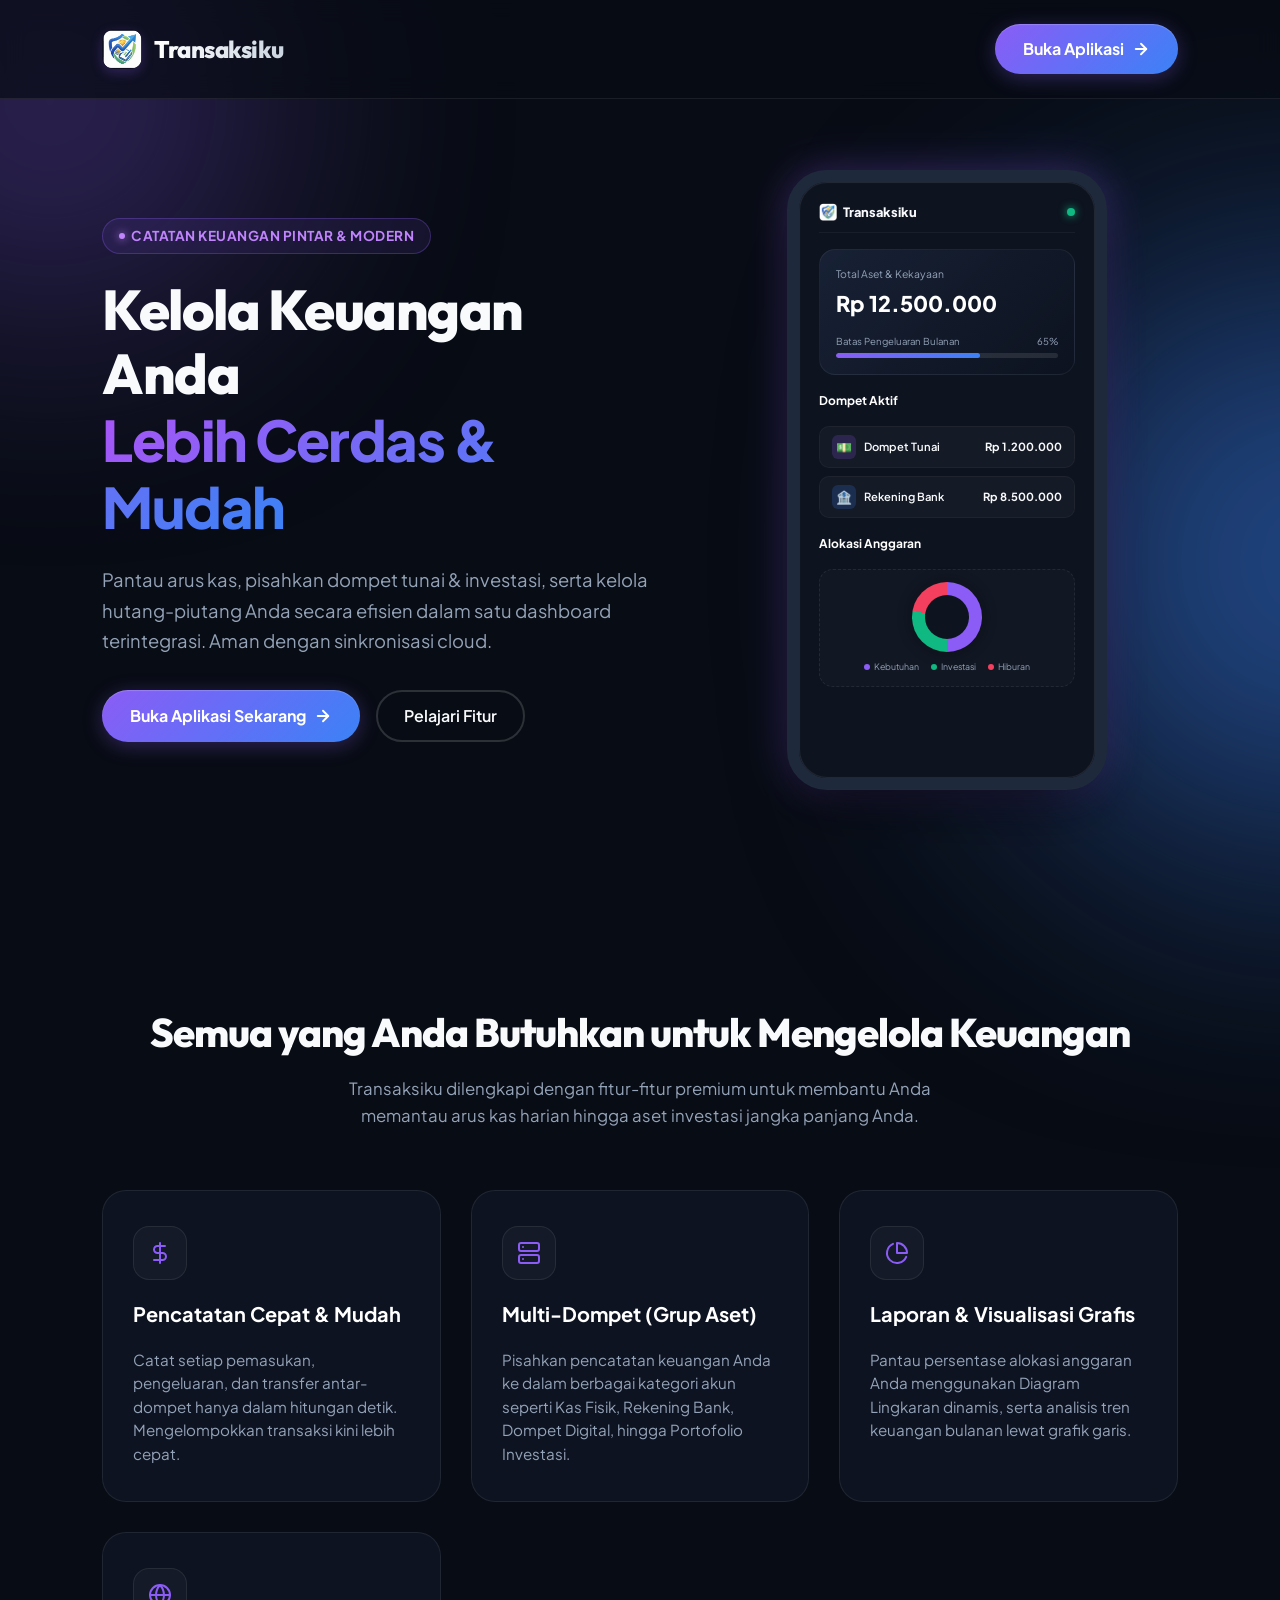
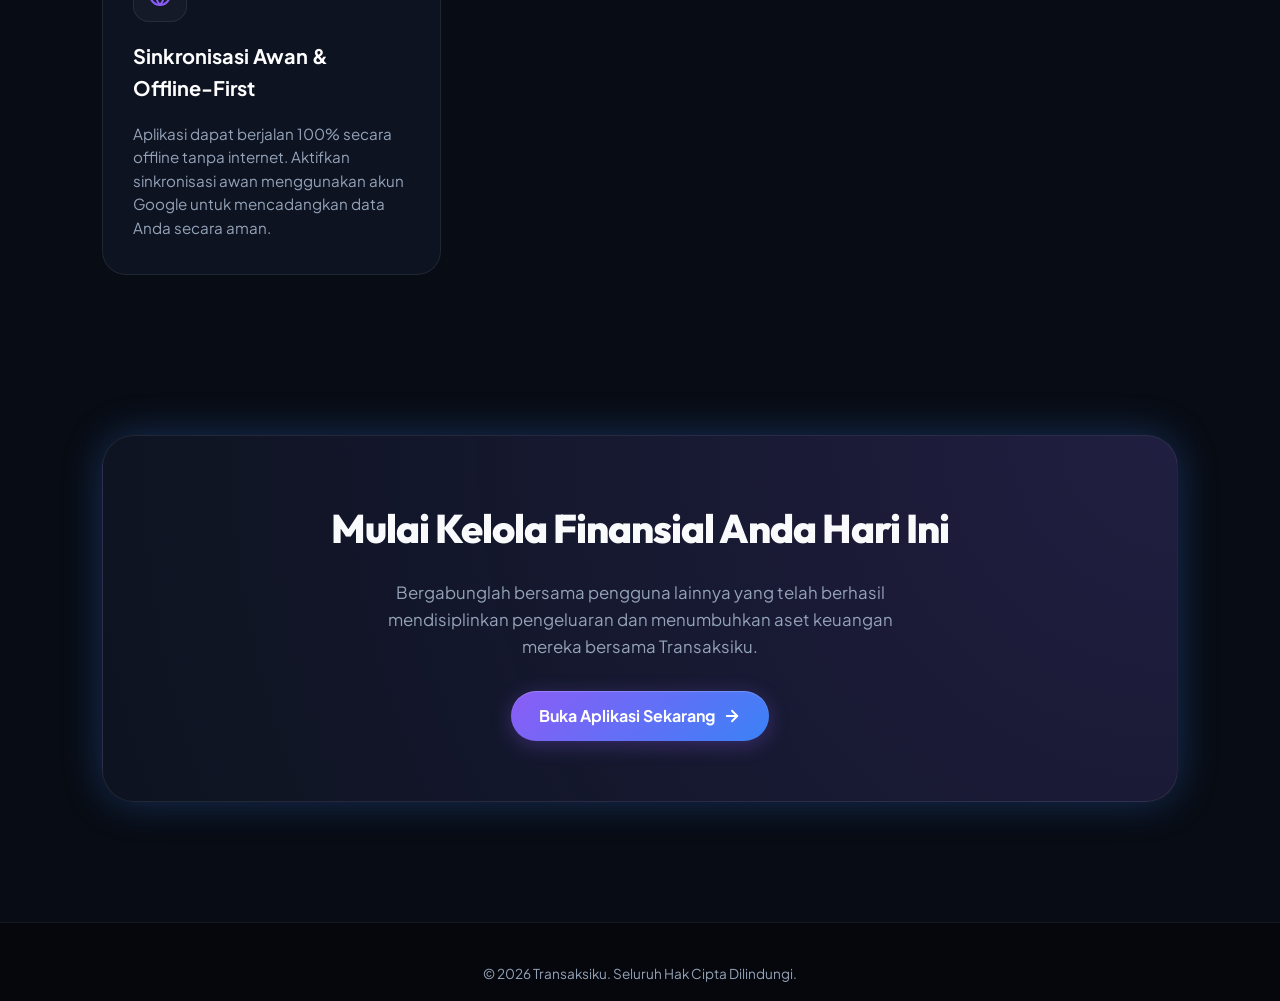
==== commit 95fb7e72: "Add files via upload" ====
--- a/index.html
+++ b/index.html
@@ -3,7 +3,7 @@
 
 <head>
     <meta charset="UTF-8">
-    <meta name="viewport" content="width=device-width, initial-scale=1.0">
+    <meta name="viewport" content="width=device-width, initial-scale=1.0, maximum-scale=1.0, user-scalable=no">
     <title>Transaksiku - Kelola Finansial Cerdas & Mudah</title>
     <meta name="description" content="Aplikasi pencatatan keuangan pribadi pintar dengan sinkronisasi cloud, laporan arus kas interaktif, dan pencatatan hutang-piutang.">
     
@@ -28,7 +28,7 @@
 
     <script>
         // Force cleanup of old Service Worker caches once to resolve page freeze issues
-        if (localStorage.getItem('transaksiku_cache_cleaned_v76') !== 'true') {
+        if (localStorage.getItem('transaksiku_cache_cleaned_v87') !== 'true') {
             if ('serviceWorker' in navigator) {
                 navigator.serviceWorker.getRegistrations().then(function (registrations) {
                     for (let registration of registrations) {
@@ -43,7 +43,7 @@
                     }
                 });
             }
-            localStorage.setItem('transaksiku_cache_cleaned_v76', 'true');
+            localStorage.setItem('transaksiku_cache_cleaned_v87', 'true');
             setTimeout(function () {
                 window.location.reload();
             }, 300);
--- a/css/landing.css
+++ b/css/landing.css
@@ -99,6 +99,7 @@
     letter-spacing: -0.5px;
     background: linear-gradient(to right, #ffffff, #cbd5e1);
     -webkit-background-clip: text;
+    background-clip: text;
     -webkit-text-fill-color: transparent;
 }
 
@@ -202,6 +203,7 @@
 .hero-title span {
     background: linear-gradient(135deg, #a855f7 0%, #3b82f6 100%);
     -webkit-background-clip: text;
+    background-clip: text;
     -webkit-text-fill-color: transparent;
 }
 
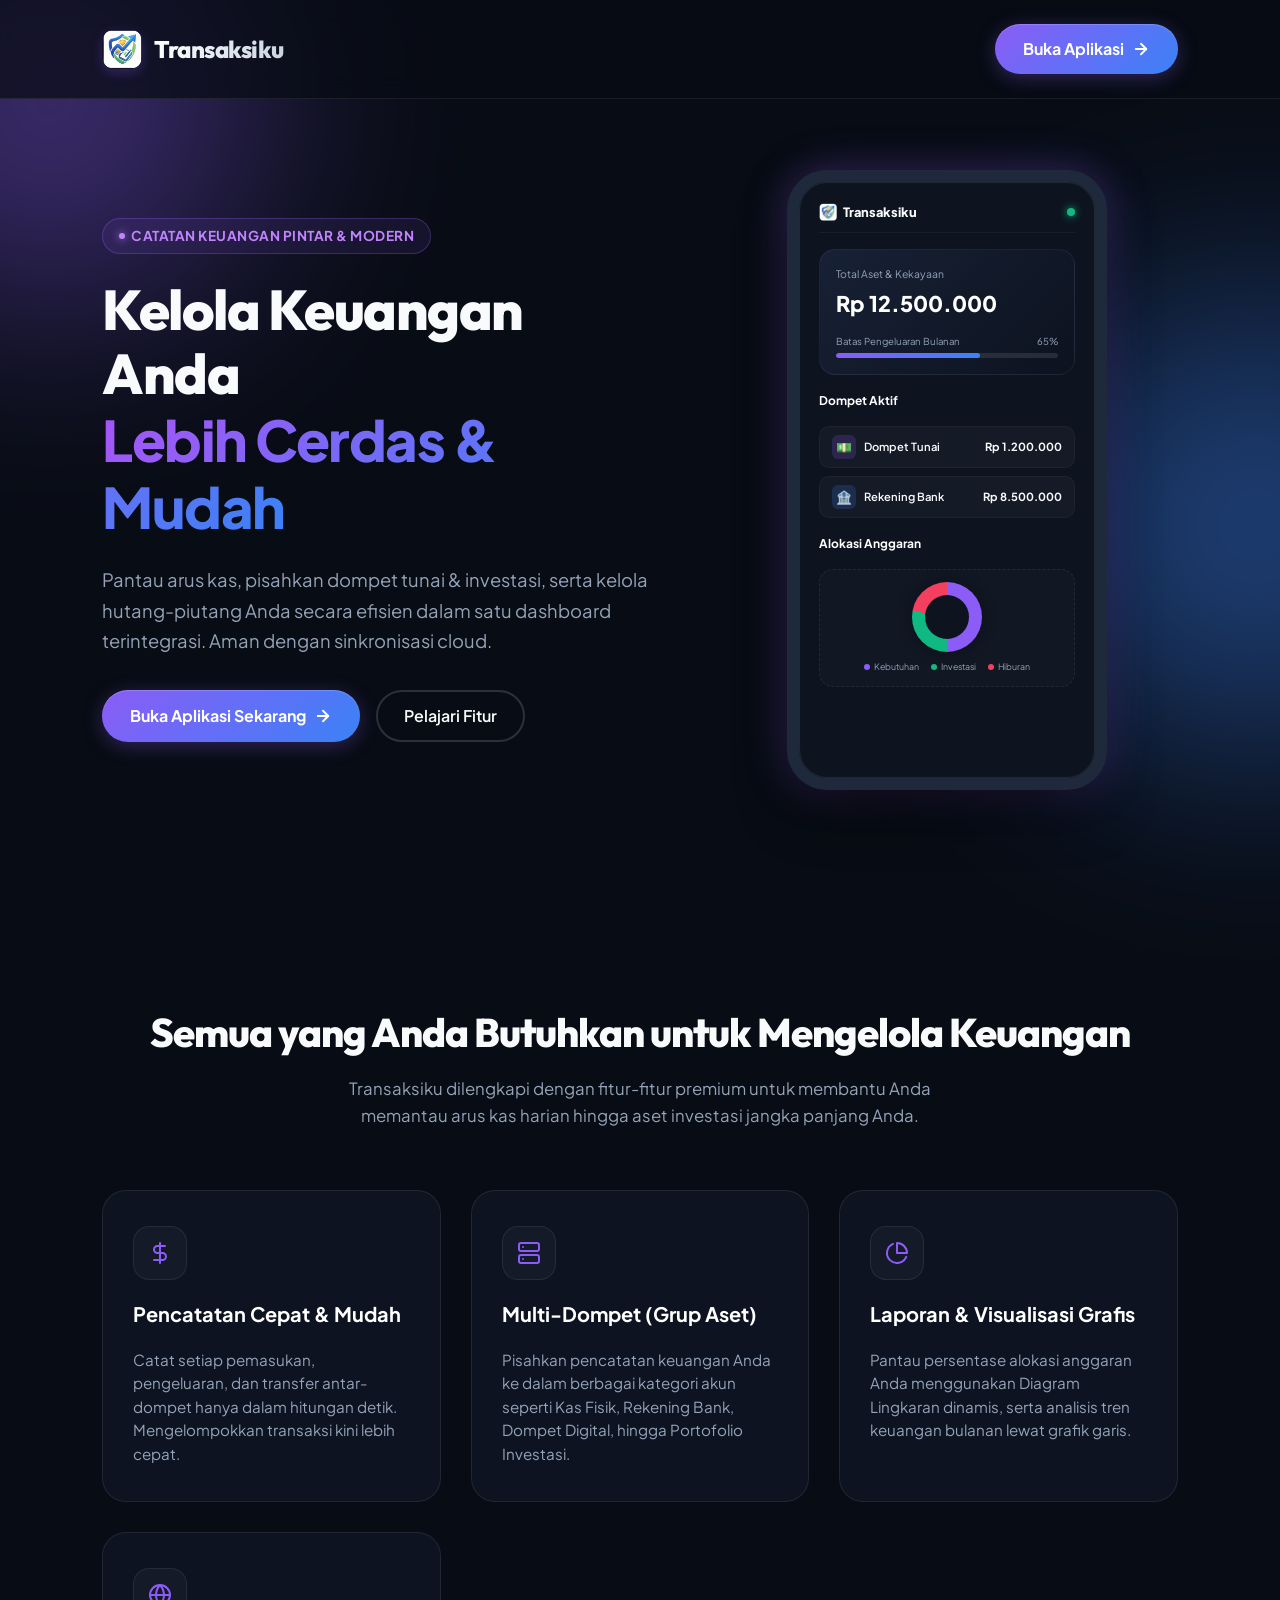
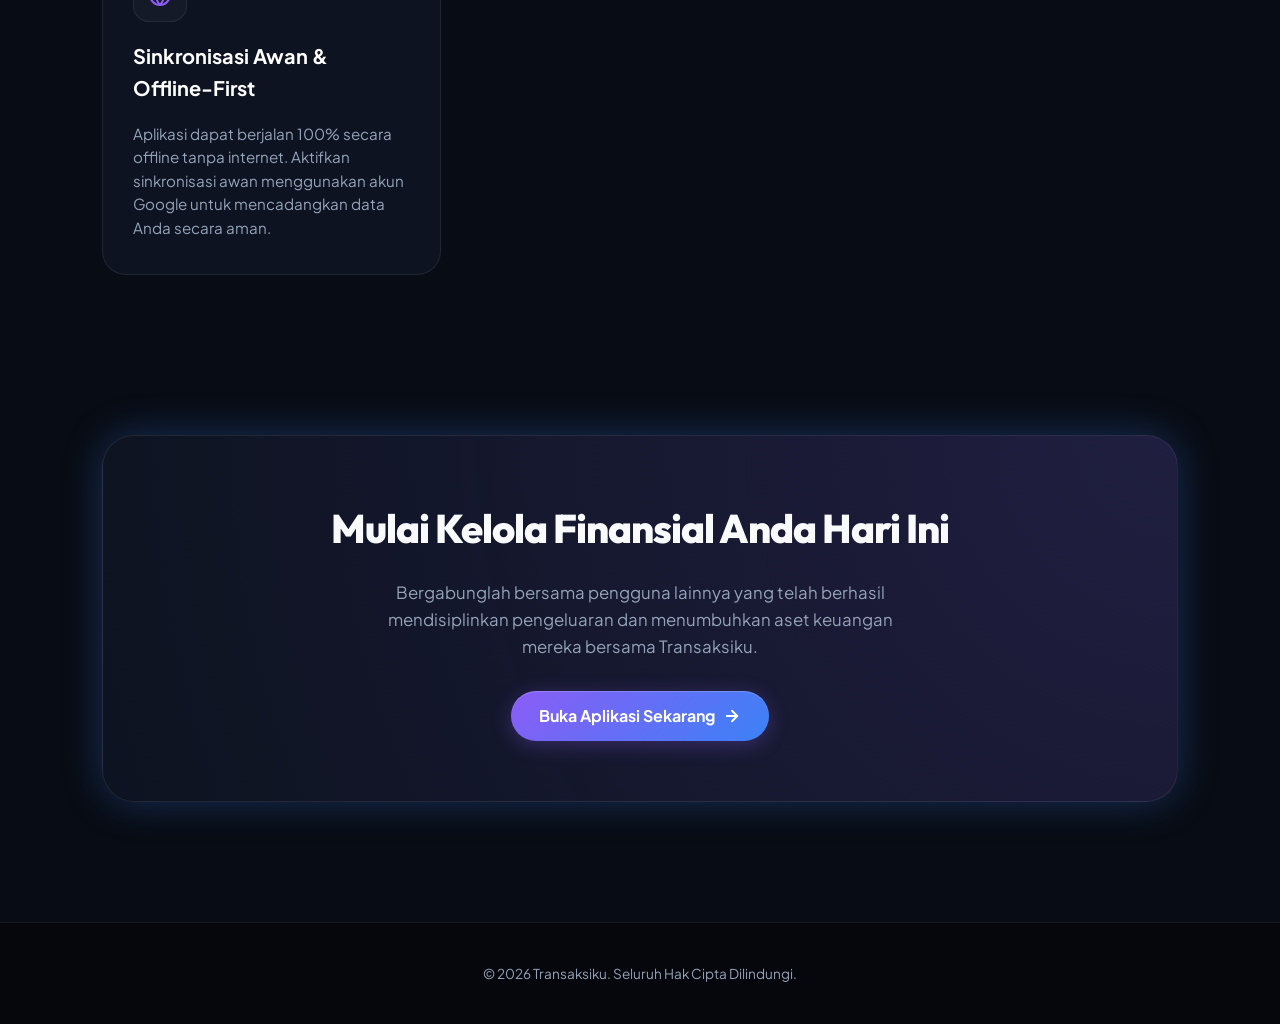
==== commit 59ba16ac: "Add files via upload" ====
--- a/index.html
+++ b/index.html
@@ -28,7 +28,7 @@
 
     <script>
         // Force cleanup of old Service Worker caches once to resolve page freeze issues
-        if (localStorage.getItem('transaksiku_cache_cleaned_v87') !== 'true') {
+        if (localStorage.getItem('transaksiku_cache_cleaned_v89') !== 'true') {
             if ('serviceWorker' in navigator) {
                 navigator.serviceWorker.getRegistrations().then(function (registrations) {
                     for (let registration of registrations) {
@@ -43,7 +43,7 @@
                     }
                 });
             }
-            localStorage.setItem('transaksiku_cache_cleaned_v87', 'true');
+            localStorage.setItem('transaksiku_cache_cleaned_v89', 'true');
             setTimeout(function () {
                 window.location.reload();
             }, 300);
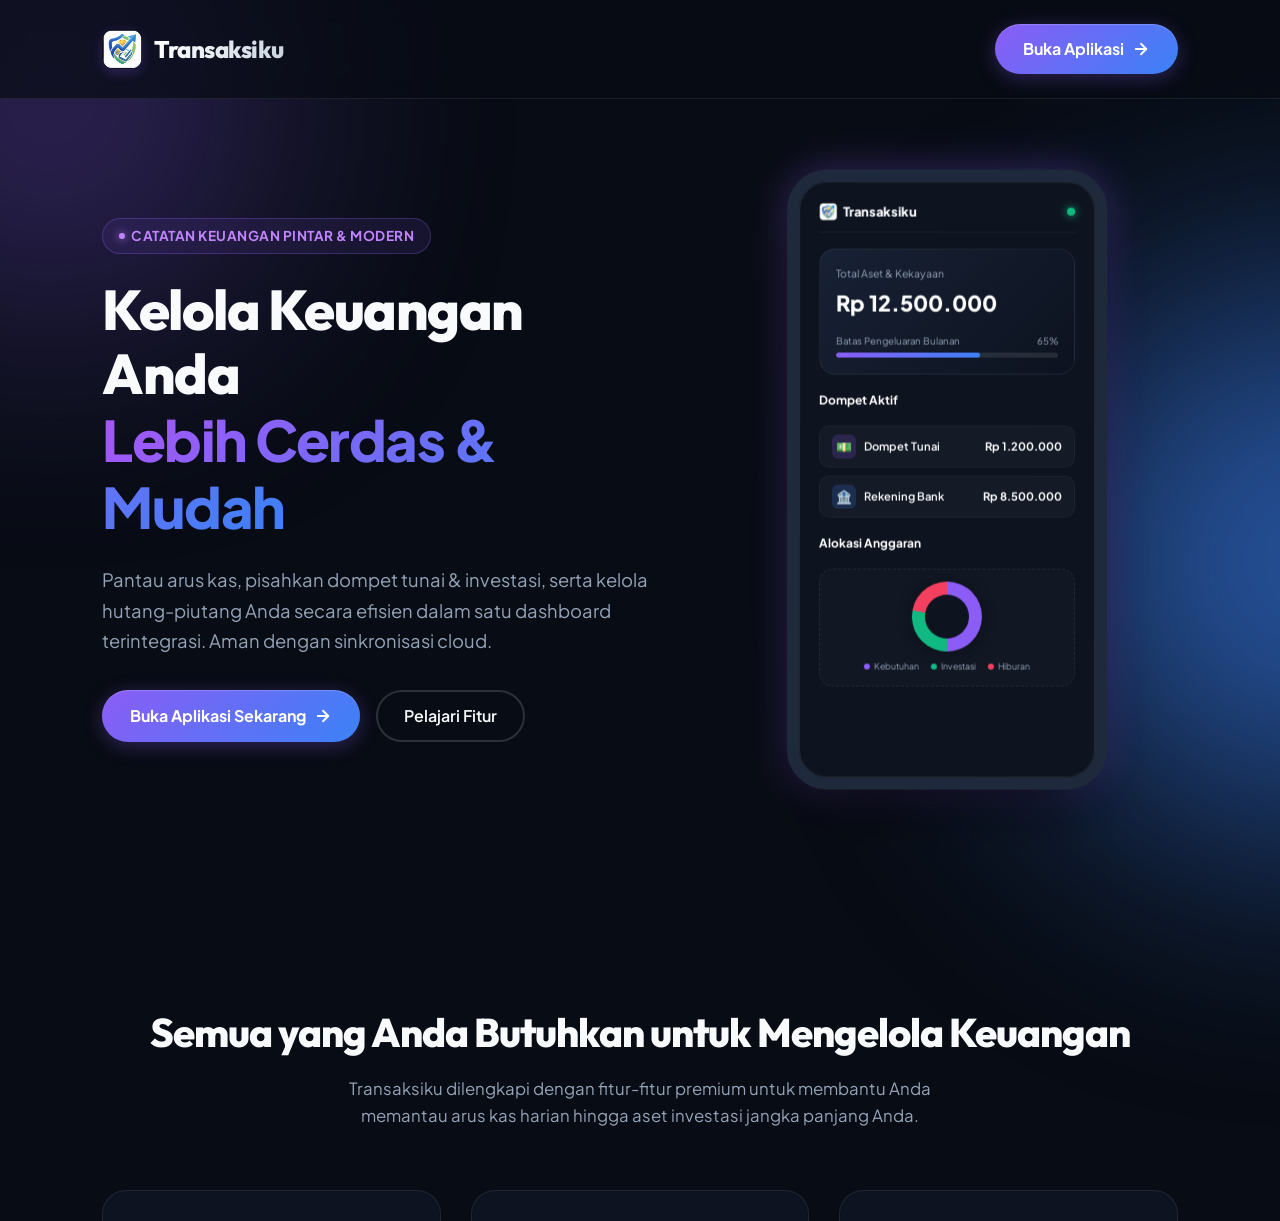
==== commit 26b38fee: "Add files via upload" ====
--- a/index.html
+++ b/index.html
@@ -28,7 +28,7 @@
 
     <script>
         // Force cleanup of old Service Worker caches once to resolve page freeze issues
-        if (localStorage.getItem('transaksiku_cache_cleaned_v89') !== 'true') {
+        if (localStorage.getItem('transaksiku_cache_cleaned_v93') !== 'true') {
             if ('serviceWorker' in navigator) {
                 navigator.serviceWorker.getRegistrations().then(function (registrations) {
                     for (let registration of registrations) {
@@ -43,7 +43,7 @@
                     }
                 });
             }
-            localStorage.setItem('transaksiku_cache_cleaned_v89', 'true');
+            localStorage.setItem('transaksiku_cache_cleaned_v93', 'true');
             setTimeout(function () {
                 window.location.reload();
             }, 300);
